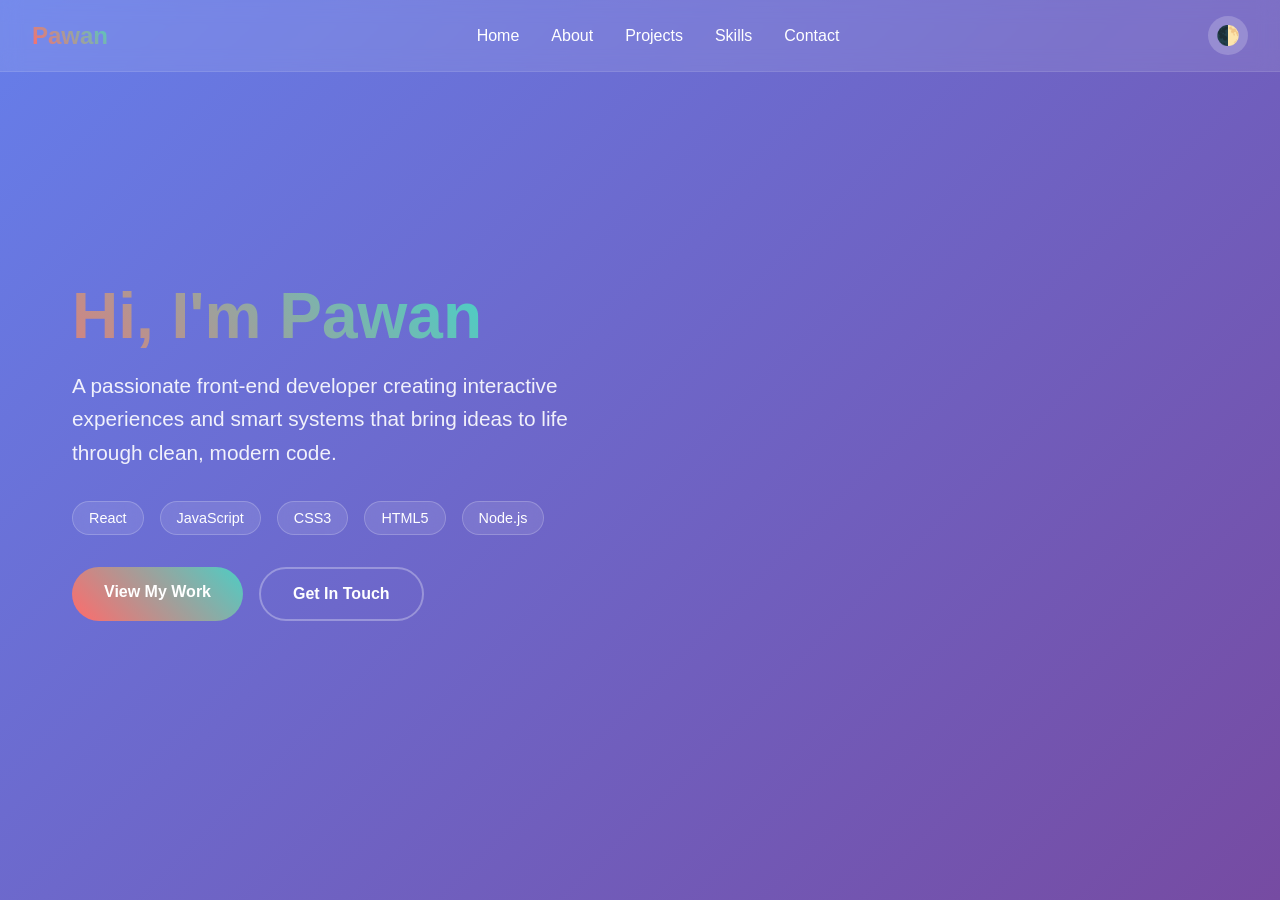
==== index.html @ 99f0068b "Initial commit: Create portfolio" ====
<!DOCTYPE html>
<html lang="en">
<head>
    <meta charset="UTF-8">
    <meta name="viewport" content="width=device-width, initial-scale=1.0">
    <title>Pawan | Front-End Developer</title>
    <style>
        * {
            margin: 0;
            padding: 0;
            box-sizing: border-box;
        }

        body {
            font-family: 'Segoe UI', Tahoma, Geneva, Verdana, sans-serif;
            background: linear-gradient(135deg, #667eea 0%, #764ba2 100%);
            color: white;
            overflow-x: hidden;
            transition: all 0.3s ease;
        }

        body.dark {
            background: linear-gradient(135deg, #1a1a2e 0%, #16213e 50%, #0f3460 100%);
        }

        /* Animated background particles */
        .particles {
            position: fixed;
            top: 0;
            left: 0;
            width: 100%;
            height: 100%;
            pointer-events: none;
            z-index: 1;
        }

        .particle {
            position: absolute;
            width: 4px;
            height: 4px;
            background: rgba(255, 255, 255, 0.5);
            border-radius: 50%;
            animation: float 6s ease-in-out infinite;
        }

        @keyframes float {
            0%, 100% { transform: translateY(0px) rotate(0deg); opacity: 1; }
            50% { transform: translateY(-20px) rotate(180deg); opacity: 0.5; }
        }

        header {
            position: fixed;
            top: 0;
            left: 0;
            right: 0;
            padding: 1rem 2rem;
            background: rgba(255, 255, 255, 0.1);
            backdrop-filter: blur(10px);
            border-bottom: 1px solid rgba(255, 255, 255, 0.1);
            display: flex;
            justify-content: space-between;
            align-items: center;
            z-index: 1000;
            transition: all 0.3s ease;
        }

        .logo {
            font-size: 1.5rem;
            font-weight: bold;
            background: linear-gradient(45deg, #ff6b6b, #4ecdc4);
            -webkit-background-clip: text;
            -webkit-text-fill-color: transparent;
            background-clip: text;
        }

        nav {
            display: flex;
            gap: 2rem;
        }

        nav a {
            color: white;
            text-decoration: none;
            font-weight: 500;
            position: relative;
            transition: all 0.3s ease;
        }

        nav a:hover {
            color: #4ecdc4;
        }

        nav a::after {
            content: '';
            position: absolute;
            bottom: -5px;
            left: 0;
            width: 0;
            height: 2px;
            background: linear-gradient(45deg, #ff6b6b, #4ecdc4);
            transition: width 0.3s ease;
        }

        nav a:hover::after {
            width: 100%;
        }

        .toggle {
            background: rgba(255, 255, 255, 0.2);
            border: none;
            color: white;
            padding: 0.5rem;
            border-radius: 50%;
            cursor: pointer;
            font-size: 1.2rem;
            transition: all 0.3s ease;
        }

        .toggle:hover {
            background: rgba(255, 255, 255, 0.3);
            transform: rotate(180deg);
        }

        main {
            min-height: 100vh;
            display: flex;
            align-items: center;
            justify-content: center;
            position: relative;
            z-index: 10;
        }

        .hero {
            display: grid;
            grid-template-columns: 1fr 1fr;
            gap: 4rem;
            max-width: 1200px;
            padding: 2rem;
            align-items: center;
        }

        .hero-content {
            animation: slideInLeft 1s ease-out;
        }

        .hero-image {
            animation: slideInRight 1s ease-out;
            position: relative;
        }

        .profile-container {
            position: relative;
            width: 400px;
            height: 400px;
            margin: 0 auto;
        }

        .profile-image {
            width: 100%;
            height: 100%;
            border-radius: 50%;
            object-fit: cover;
            border: 4px solid rgba(255, 255, 255, 0.3);
            box-shadow: 0 20px 40px rgba(0, 0, 0, 0.3);
            transition: all 0.3s ease;
        }

        .profile-image:hover {
            transform: scale(1.05);
            box-shadow: 0 25px 50px rgba(0, 0, 0, 0.4);
        }

        .floating-elements {
            position: absolute;
            top: 0;
            left: 0;
            width: 100%;
            height: 100%;
            pointer-events: none;
        }

        .floating-element {
            position: absolute;
            background: rgba(255, 255, 255, 0.1);
            border-radius: 10px;
            backdrop-filter: blur(10px);
            animation: floatAround 8s ease-in-out infinite;
        }

        .floating-element:nth-child(1) {
            top: 10%;
            left: -10%;
            width: 60px;
            height: 60px;
            animation-delay: 0s;
        }

        .floating-element:nth-child(2) {
            top: 70%;
            right: -10%;
            width: 40px;
            height: 40px;
            animation-delay: 2s;
        }

        .floating-element:nth-child(3) {
            bottom: 10%;
            left: 10%;
            width: 50px;
            height: 50px;
            animation-delay: 4s;
        }

        @keyframes floatAround {
            0%, 100% { transform: translateY(0px) rotate(0deg); }
            25% { transform: translateY(-20px) rotate(90deg); }
            50% { transform: translateY(-10px) rotate(180deg); }
            75% { transform: translateY(-30px) rotate(270deg); }
        }

        .title {
            font-size: 4rem;
            font-weight: bold;
            margin-bottom: 1rem;
            background: linear-gradient(45deg, #ff6b6b, #4ecdc4, #45b7d1, #96ceb4);
            background-size: 300% 300%;
            -webkit-background-clip: text;
            -webkit-text-fill-color: transparent;
            background-clip: text;
            animation: gradientShift 3s ease-in-out infinite;
        }

        @keyframes gradientShift {
            0%, 100% { background-position: 0% 50%; }
            50% { background-position: 100% 50%; }
        }

        .subtitle {
            font-size: 1.3rem;
            margin-bottom: 2rem;
            color: rgba(255, 255, 255, 0.9);
            line-height: 1.6;
        }

        .cta-buttons {
            display: flex;
            gap: 1rem;
            margin-top: 2rem;
        }

        .btn {
            padding: 1rem 2rem;
            border: none;
            border-radius: 50px;
            font-size: 1rem;
            font-weight: 600;
            cursor: pointer;
            transition: all 0.3s ease;
            text-decoration: none;
            display: inline-block;
            position: relative;
            overflow: hidden;
        }

        .btn-primary {
            background: linear-gradient(45deg, #ff6b6b, #4ecdc4);
            color: white;
        }

        .btn-secondary {
            background: transparent;
            color: white;
            border: 2px solid rgba(255, 255, 255, 0.3);
        }

        .btn:hover {
            transform: translateY(-3px);
            box-shadow: 0 10px 20px rgba(0, 0, 0, 0.3);
        }

        .btn::before {
            content: '';
            position: absolute;
            top: 0;
            left: -100%;
            width: 100%;
            height: 100%;
            background: linear-gradient(90deg, transparent, rgba(255, 255, 255, 0.2), transparent);
            transition: left 0.5s;
        }

        .btn:hover::before {
            left: 100%;
        }

        .skills-preview {
            display: flex;
            gap: 1rem;
            margin-top: 2rem;
            flex-wrap: wrap;
        }

        .skill-tag {
            background: rgba(255, 255, 255, 0.1);
            padding: 0.5rem 1rem;
            border-radius: 25px;
            font-size: 0.9rem;
            backdrop-filter: blur(10px);
            border: 1px solid rgba(255, 255, 255, 0.2);
            transition: all 0.3s ease;
        }

        .skill-tag:hover {
            background: rgba(255, 255, 255, 0.2);
            transform: translateY(-2px);
        }

        @keyframes slideInLeft {
            from {
                opacity: 0;
                transform: translateX(-100px);
            }
            to {
                opacity: 1;
                transform: translateX(0);
            }
        }

        @keyframes slideInRight {
            from {
                opacity: 0;
                transform: translateX(100px);
            }
            to {
                opacity: 1;
                transform: translateX(0);
            }
        }

        .scroll-indicator {
            position: absolute;
            bottom: 2rem;
            left: 50%;
            transform: translateX(-50%);
            color: rgba(255, 255, 255, 0.7);
            animation: bounce 2s infinite;
        }

        @keyframes bounce {
            0%, 20%, 50%, 80%, 100% { transform: translateX(-50%) translateY(0); }
            40% { transform: translateX(-50%) translateY(-10px); }
            60% { transform: translateX(-50%) translateY(-5px); }
        }

        /* Responsive Design */
        @media (max-width: 768px) {
            .hero {
                grid-template-columns: 1fr;
                text-align: center;
                gap: 2rem;
            }

            .profile-container {
                width: 300px;
                height: 300px;
            }

            .title {
                font-size: 2.5rem;
            }

            .hero-content {
                order: 2;
            }

            .hero-image {
                order: 1;
            }

            nav {
                display: none;
            }
        }
    </style>
</head>
<body>
    <!-- Animated background particles -->
    <div class="particles" id="particles"></div>

    <header>
        <div class="logo"><strong>Pawan</strong></div>
        <nav>
            <a href="#home">Home</a>
            <a href="#about">About</a>
            <a href="#projects">Projects</a>
            <a href="#skills">Skills</a>
            <a href="#contact">Contact</a>
        </nav>
        <button class="toggle" onclick="toggleTheme()">🌓</button>
    </header>

    <main>
        <section class="hero">
            <div class="hero-content">
                <h1 class="title">Hi, I'm Pawan</h1>
                <p class="subtitle">A passionate front-end developer creating interactive experiences and smart systems that bring ideas to life through clean, modern code.</p>
                
                <div class="skills-preview">
                    <span class="skill-tag">React</span>
                    <span class="skill-tag">JavaScript</span>
                    <span class="skill-tag">CSS3</span>
                    <span class="skill-tag">HTML5</span>
                    <span class="skill-tag">Node.js</span>
                </div>

                <div class="cta-buttons">
                    <a href="#projects" class="btn btn-primary">View My Work</a>
                    <a href="#contact" class="btn btn-secondary">Get In Touch</a>
                </div>
            </div>

            <div class="hero-image">
                <div class="profile-container">
                    <img src="[data-uri] [base64]/IH8Qf9hCL/0gir47r7E+AX/IH8Qf9hCL/ANIIq+a4v/h0P+vi/wDGv6Hu+Hv/ACM6n/Xv/[base64]/5A/iD/sIRf+kEVfHdffBwR0zk1GJlKnhnOM1dKlTpyU5yspJOzfkn3Pa8PQhUz+nCpFSi6c3yvs4vyfzL1FFFZ2OgKKKKACiiigAooooAKKKKACiiigAooooAKKKKACiiigAooooAKKKKACiiigAooooAKKKKACiiigAooooAKKKKACiiigAooooAKKKKACii
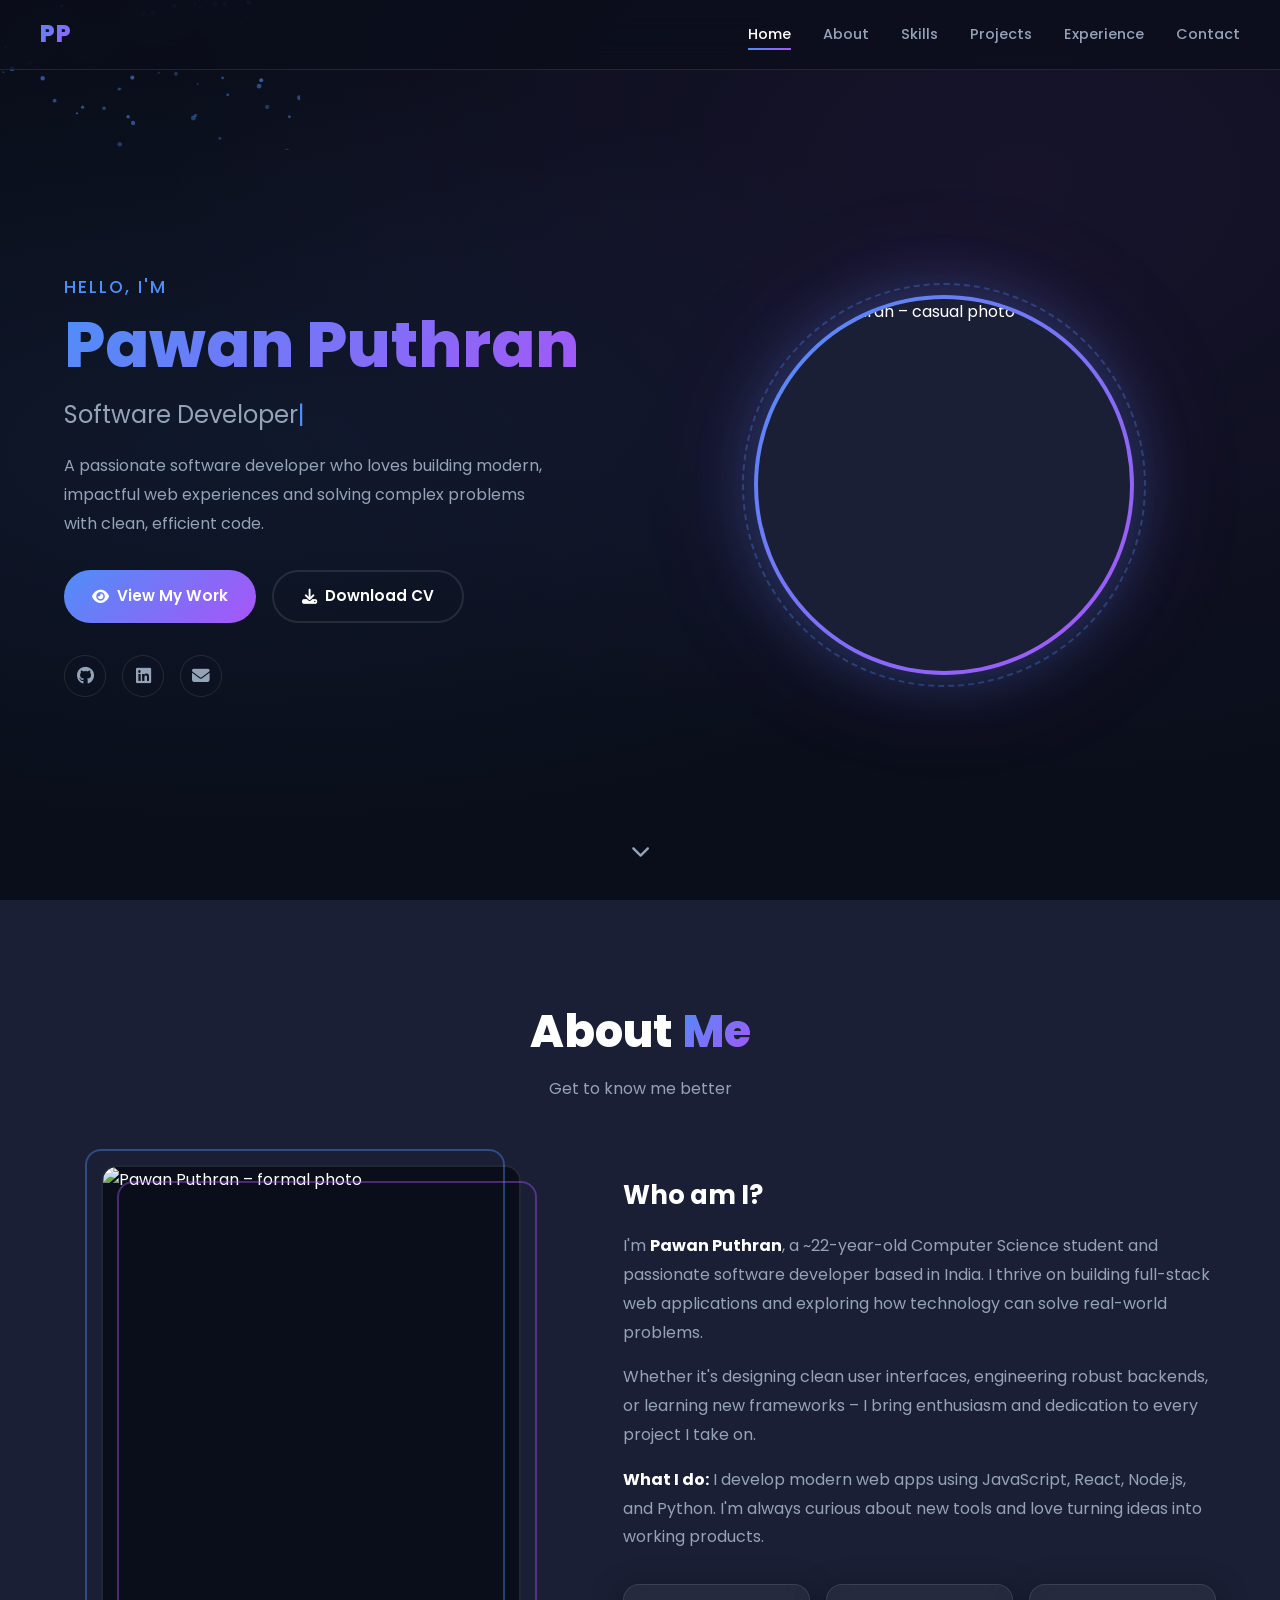
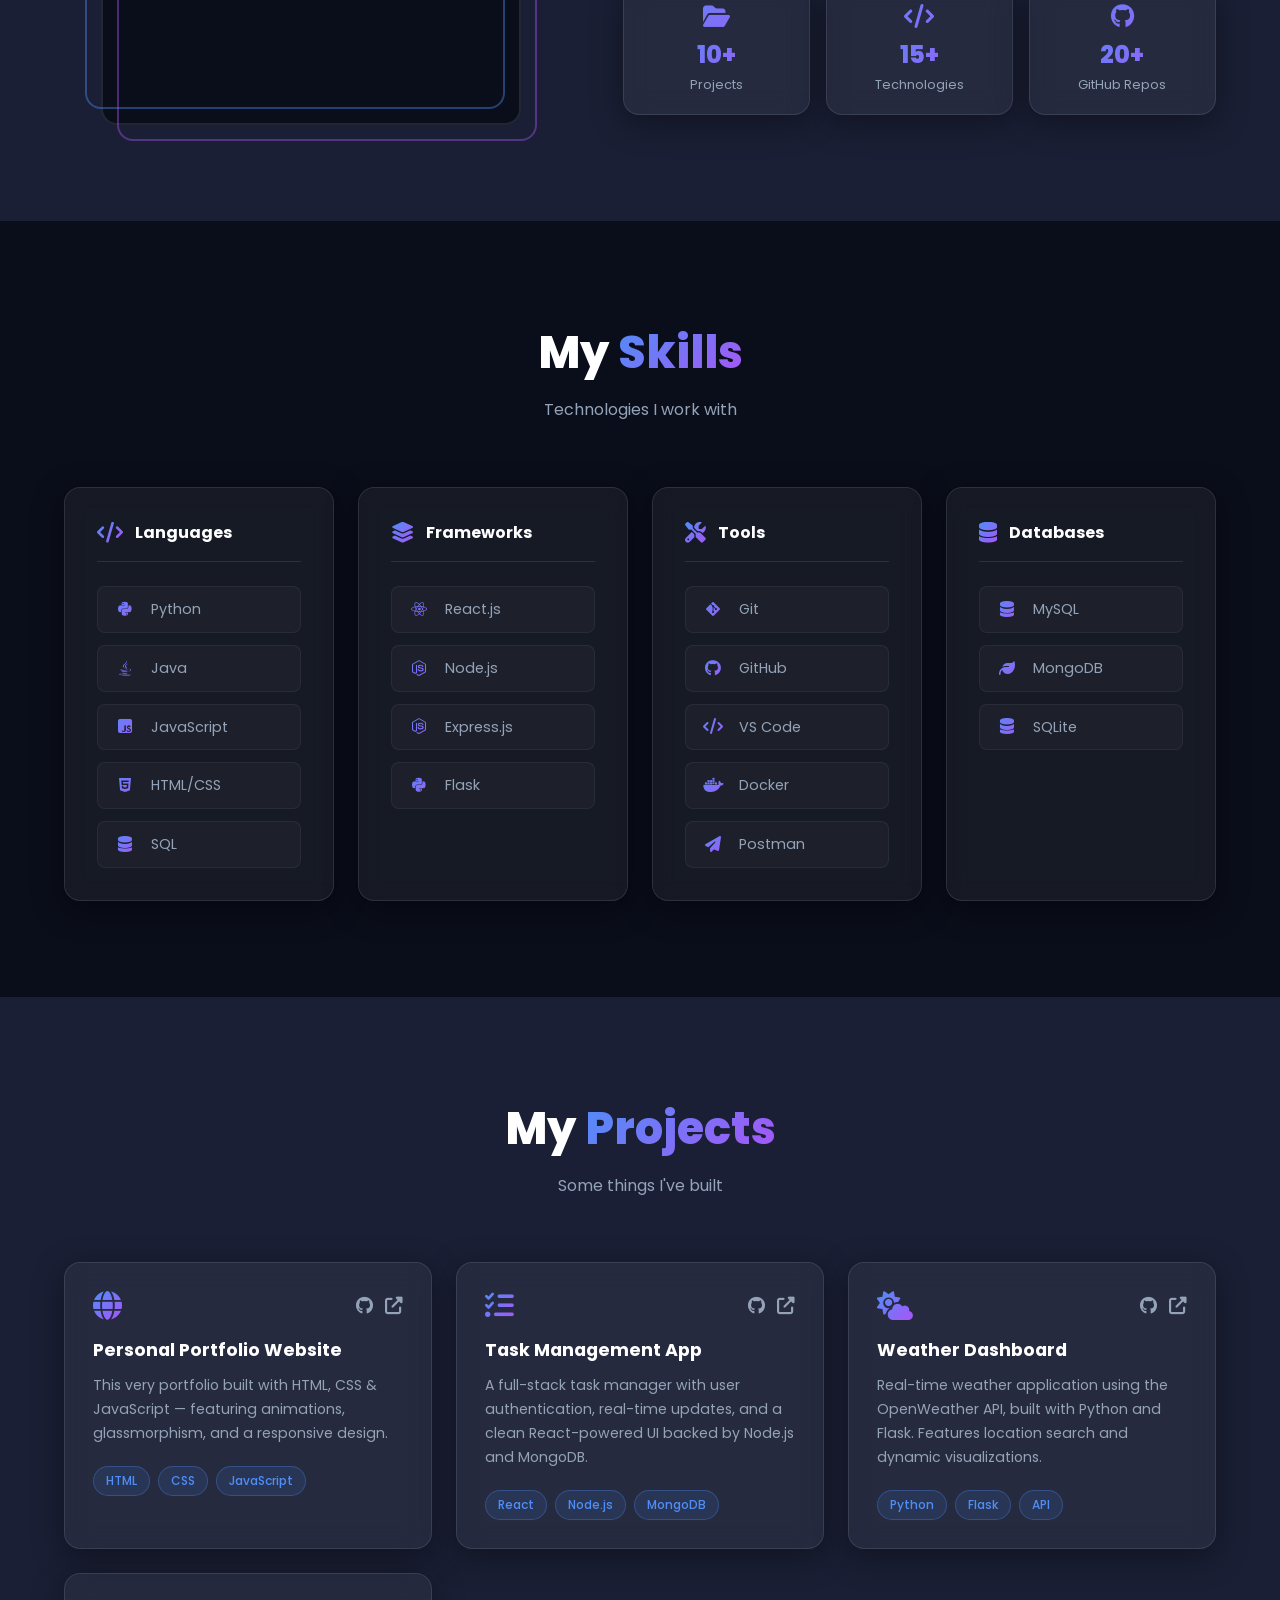
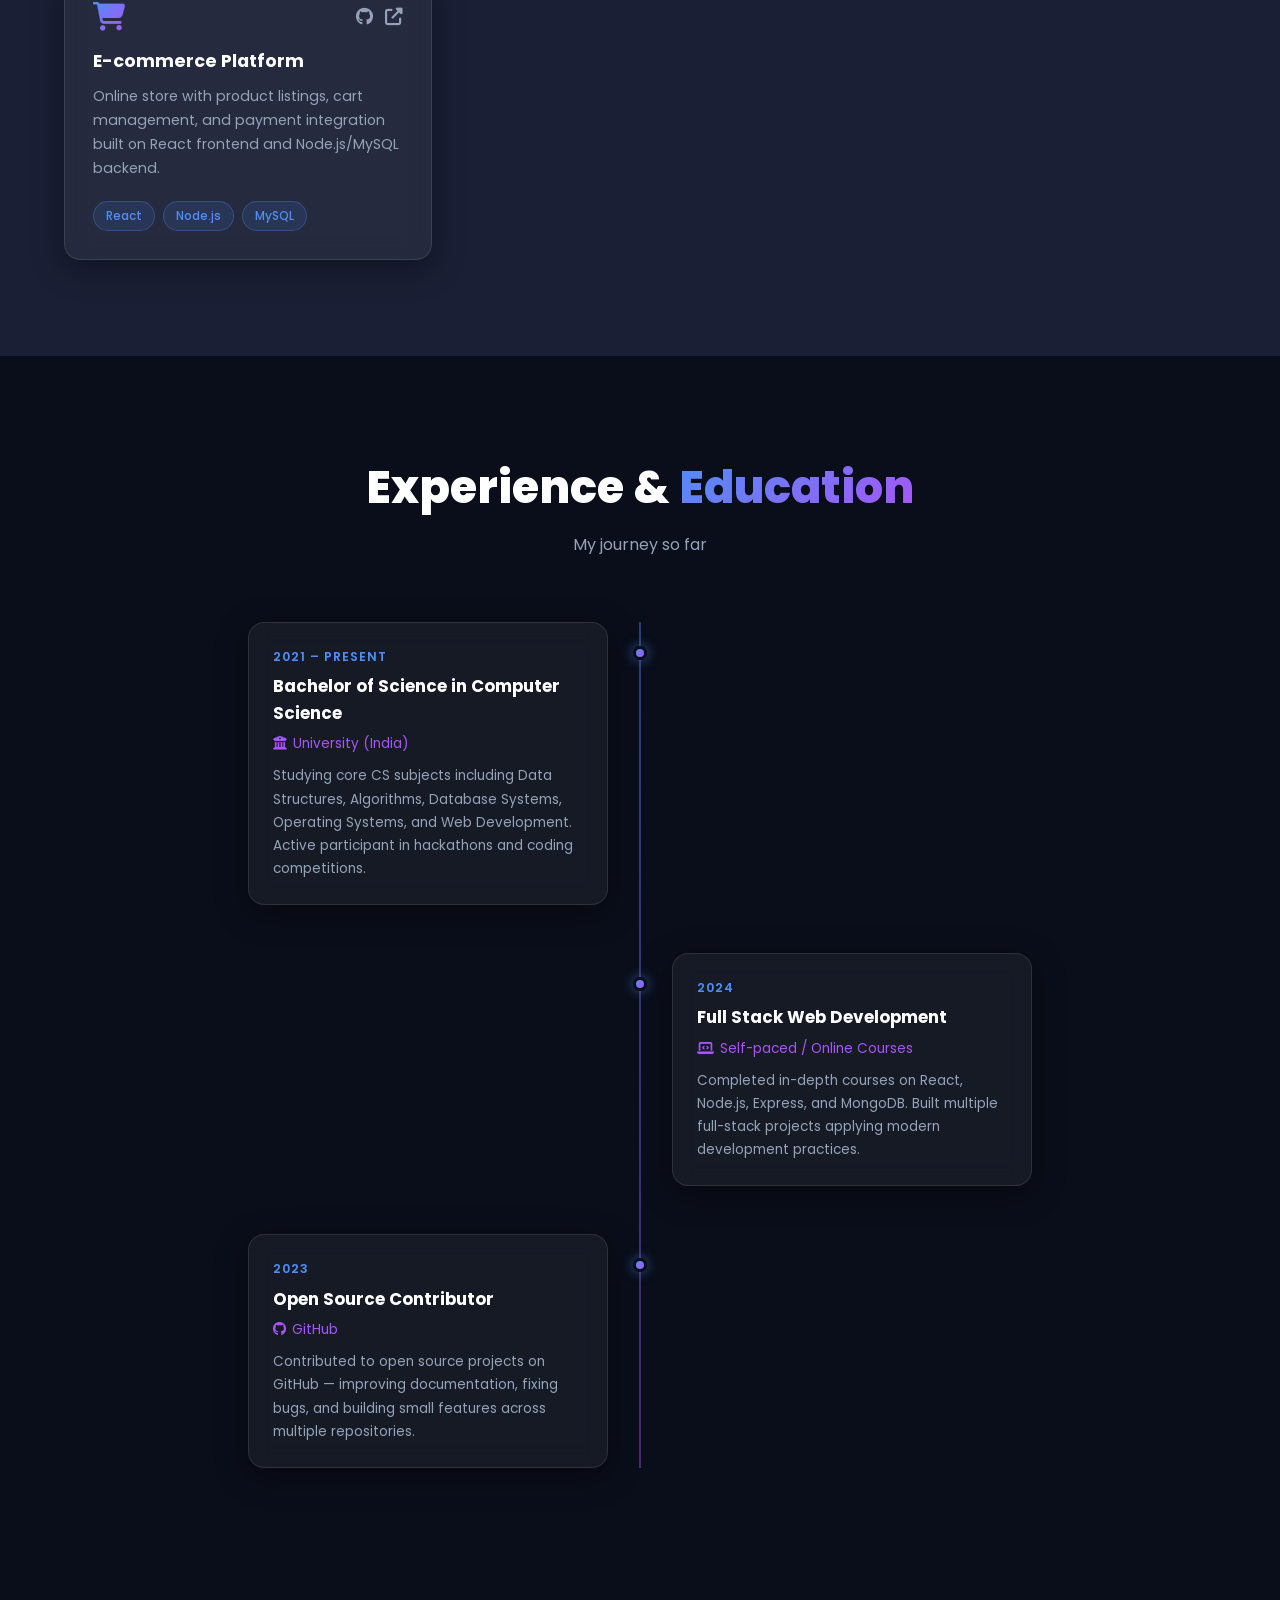
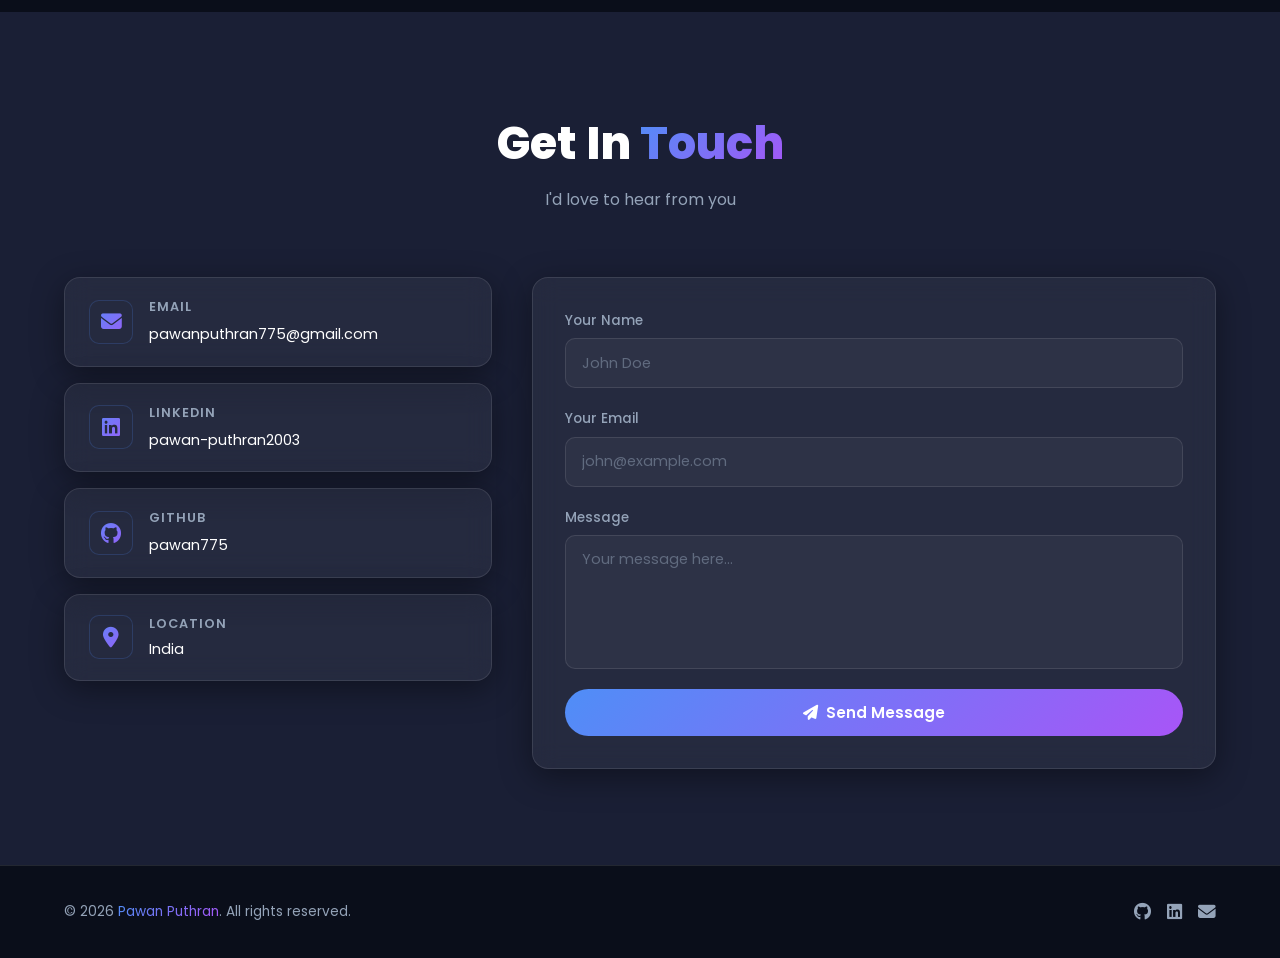
==== commit 5e4cfa93: "Create modern single-page portfolio with dark theme, animations & all sections Co-authored-by: pawan" ====
--- a/index.html
+++ b/index.html
@@ -1,424 +1,387 @@
 <!DOCTYPE html>
 <html lang="en">
 <head>
-    <meta charset="UTF-8">
-    <meta name="viewport" content="width=device-width, initial-scale=1.0">
-    <title>Pawan | Front-End Developer</title>
-    <style>
-        * {
-            margin: 0;
-            padding: 0;
-            box-sizing: border-box;
-        }
-
-        body {
-            font-family: 'Segoe UI', Tahoma, Geneva, Verdana, sans-serif;
-            background: linear-gradient(135deg, #667eea 0%, #764ba2 100%);
-            color: white;
-            overflow-x: hidden;
-            transition: all 0.3s ease;
-        }
-
-        body.dark {
-            background: linear-gradient(135deg, #1a1a2e 0%, #16213e 50%, #0f3460 100%);
-        }
-
-        /* Animated background particles */
-        .particles {
-            position: fixed;
-            top: 0;
-            left: 0;
-            width: 100%;
-            height: 100%;
-            pointer-events: none;
-            z-index: 1;
-        }
-
-        .particle {
-            position: absolute;
-            width: 4px;
-            height: 4px;
-            background: rgba(255, 255, 255, 0.5);
-            border-radius: 50%;
-            animation: float 6s ease-in-out infinite;
-        }
-
-        @keyframes float {
-            0%, 100% { transform: translateY(0px) rotate(0deg); opacity: 1; }
-            50% { transform: translateY(-20px) rotate(180deg); opacity: 0.5; }
-        }
-
-        header {
-            position: fixed;
-            top: 0;
-            left: 0;
-            right: 0;
-            padding: 1rem 2rem;
-            background: rgba(255, 255, 255, 0.1);
-            backdrop-filter: blur(10px);
-            border-bottom: 1px solid rgba(255, 255, 255, 0.1);
-            display: flex;
-            justify-content: space-between;
-            align-items: center;
-            z-index: 1000;
-            transition: all 0.3s ease;
-        }
-
-        .logo {
-            font-size: 1.5rem;
-            font-weight: bold;
-            background: linear-gradient(45deg, #ff6b6b, #4ecdc4);
-            -webkit-background-clip: text;
-            -webkit-text-fill-color: transparent;
-            background-clip: text;
-        }
-
-        nav {
-            display: flex;
-            gap: 2rem;
-        }
-
-        nav a {
-            color: white;
-            text-decoration: none;
-            font-weight: 500;
-            position: relative;
-            transition: all 0.3s ease;
-        }
-
-        nav a:hover {
-            color: #4ecdc4;
-        }
-
-        nav a::after {
-            content: '';
-            position: absolute;
-            bottom: -5px;
-            left: 0;
-            width: 0;
-            height: 2px;
-            background: linear-gradient(45deg, #ff6b6b, #4ecdc4);
-            transition: width 0.3s ease;
-        }
-
-        nav a:hover::after {
-            width: 100%;
-        }
-
-        .toggle {
-            background: rgba(255, 255, 255, 0.2);
-            border: none;
-            color: white;
-            padding: 0.5rem;
-            border-radius: 50%;
-            cursor: pointer;
-            font-size: 1.2rem;
-            transition: all 0.3s ease;
-        }
-
-        .toggle:hover {
-            background: rgba(255, 255, 255, 0.3);
-            transform: rotate(180deg);
-        }
-
-        main {
-            min-height: 100vh;
-            display: flex;
-            align-items: center;
-            justify-content: center;
-            position: relative;
-            z-index: 10;
-        }
-
-        .hero {
-            display: grid;
-            grid-template-columns: 1fr 1fr;
-            gap: 4rem;
-            max-width: 1200px;
-            padding: 2rem;
-            align-items: center;
-        }
-
-        .hero-content {
-            animation: slideInLeft 1s ease-out;
-        }
-
-        .hero-image {
-            animation: slideInRight 1s ease-out;
-            position: relative;
-        }
-
-        .profile-container {
-            position: relative;
-            width: 400px;
-            height: 400px;
-            margin: 0 auto;
-        }
-
-        .profile-image {
-            width: 100%;
-            height: 100%;
-            border-radius: 50%;
-            object-fit: cover;
-            border: 4px solid rgba(255, 255, 255, 0.3);
-            box-shadow: 0 20px 40px rgba(0, 0, 0, 0.3);
-            transition: all 0.3s ease;
-        }
-
-        .profile-image:hover {
-            transform: scale(1.05);
-            box-shadow: 0 25px 50px rgba(0, 0, 0, 0.4);
-        }
-
-        .floating-elements {
-            position: absolute;
-            top: 0;
-            left: 0;
-            width: 100%;
-            height: 100%;
-            pointer-events: none;
-        }
-
-        .floating-element {
-            position: absolute;
-            background: rgba(255, 255, 255, 0.1);
-            border-radius: 10px;
-            backdrop-filter: blur(10px);
-            animation: floatAround 8s ease-in-out infinite;
-        }
-
-        .floating-element:nth-child(1) {
-            top: 10%;
-            left: -10%;
-            width: 60px;
-            height: 60px;
-            animation-delay: 0s;
-        }
-
-        .floating-element:nth-child(2) {
-            top: 70%;
-            right: -10%;
-            width: 40px;
-            height: 40px;
-            animation-delay: 2s;
-        }
-
-        .floating-element:nth-child(3) {
-            bottom: 10%;
-            left: 10%;
-            width: 50px;
-            height: 50px;
-            animation-delay: 4s;
-        }
-
-        @keyframes floatAround {
-            0%, 100% { transform: translateY(0px) rotate(0deg); }
-            25% { transform: translateY(-20px) rotate(90deg); }
-            50% { transform: translateY(-10px) rotate(180deg); }
-            75% { transform: translateY(-30px) rotate(270deg); }
-        }
-
-        .title {
-            font-size: 4rem;
-            font-weight: bold;
-            margin-bottom: 1rem;
-            background: linear-gradient(45deg, #ff6b6b, #4ecdc4, #45b7d1, #96ceb4);
-            background-size: 300% 300%;
-            -webkit-background-clip: text;
-            -webkit-text-fill-color: transparent;
-            background-clip: text;
-            animation: gradientShift 3s ease-in-out infinite;
-        }
-
-        @keyframes gradientShift {
-            0%, 100% { background-position: 0% 50%; }
-            50% { background-position: 100% 50%; }
-        }
-
-        .subtitle {
-            font-size: 1.3rem;
-            margin-bottom: 2rem;
-            color: rgba(255, 255, 255, 0.9);
-            line-height: 1.6;
-        }
-
-        .cta-buttons {
-            display: flex;
-            gap: 1rem;
-            margin-top: 2rem;
-        }
-
-        .btn {
-            padding: 1rem 2rem;
-            border: none;
-            border-radius: 50px;
-            font-size: 1rem;
-            font-weight: 600;
-            cursor: pointer;
-            transition: all 0.3s ease;
-            text-decoration: none;
-            display: inline-block;
-            position: relative;
-            overflow: hidden;
-        }
-
-        .btn-primary {
-            background: linear-gradient(45deg, #ff6b6b, #4ecdc4);
-            color: white;
-        }
-
-        .btn-secondary {
-            background: transparent;
-            color: white;
-            border: 2px solid rgba(255, 255, 255, 0.3);
-        }
-
-        .btn:hover {
-            transform: translateY(-3px);
-            box-shadow: 0 10px 20px rgba(0, 0, 0, 0.3);
-        }
-
-        .btn::before {
-            content: '';
-            position: absolute;
-            top: 0;
-            left: -100%;
-            width: 100%;
-            height: 100%;
-            background: linear-gradient(90deg, transparent, rgba(255, 255, 255, 0.2), transparent);
-            transition: left 0.5s;
-        }
-
-        .btn:hover::before {
-            left: 100%;
-        }
-
-        .skills-preview {
-            display: flex;
-            gap: 1rem;
-            margin-top: 2rem;
-            flex-wrap: wrap;
-        }
-
-        .skill-tag {
-            background: rgba(255, 255, 255, 0.1);
-            padding: 0.5rem 1rem;
-            border-radius: 25px;
-            font-size: 0.9rem;
-            backdrop-filter: blur(10px);
-            border: 1px solid rgba(255, 255, 255, 0.2);
-            transition: all 0.3s ease;
-        }
-
-        .skill-tag:hover {
-            background: rgba(255, 255, 255, 0.2);
-            transform: translateY(-2px);
-        }
-
-        @keyframes slideInLeft {
-            from {
-                opacity: 0;
-                transform: translateX(-100px);
-            }
-            to {
-                opacity: 1;
-                transform: translateX(0);
-            }
-        }
-
-        @keyframes slideInRight {
-            from {
-                opacity: 0;
-                transform: translateX(100px);
-            }
-            to {
-                opacity: 1;
-                transform: translateX(0);
-            }
-        }
-
-        .scroll-indicator {
-            position: absolute;
-            bottom: 2rem;
-            left: 50%;
-            transform: translateX(-50%);
-            color: rgba(255, 255, 255, 0.7);
-            animation: bounce 2s infinite;
-        }
-
-        @keyframes bounce {
-            0%, 20%, 50%, 80%, 100% { transform: translateX(-50%) translateY(0); }
-            40% { transform: translateX(-50%) translateY(-10px); }
-            60% { transform: translateX(-50%) translateY(-5px); }
-        }
-
-        /* Responsive Design */
-        @media (max-width: 768px) {
-            .hero {
-                grid-template-columns: 1fr;
-                text-align: center;
-                gap: 2rem;
-            }
-
-            .profile-container {
-                width: 300px;
-                height: 300px;
-            }
-
-            .title {
-                font-size: 2.5rem;
-            }
-
-            .hero-content {
-                order: 2;
-            }
-
-            .hero-image {
-                order: 1;
-            }
-
-            nav {
-                display: none;
-            }
-        }
-    </style>
+  <meta charset="UTF-8" />
+  <meta name="viewport" content="width=device-width, initial-scale=1.0" />
+  <meta name="description" content="Pawan Puthran – Software Developer, Full Stack Engineer & Problem Solver. Explore my portfolio." />
+  <meta name="keywords" content="Pawan Puthran, portfolio, software developer, full stack, web developer" />
+  <meta property="og:title" content="Pawan Puthran | Software Developer" />
+  <meta property="og:description" content="Passionate software developer building modern web applications." />
+  <meta property="og:type" content="website" />
+  <title>Pawan Puthran | Software Developer</title>
+
+  <!-- Google Fonts -->
+  <link rel="preconnect" href="https://fonts.googleapis.com" />
+  <link rel="preconnect" href="https://fonts.gstatic.com" crossorigin />
+  <link href="https://fonts.googleapis.com/css2?family=Poppins:wght@300;400;500;600;700;800&display=swap" rel="stylesheet" />
+
+  <!-- Font Awesome -->
+  <link rel="stylesheet" href="https://cdnjs.cloudflare.com/ajax/libs/font-awesome/6.5.0/css/all.min.css" />
+
+  <link rel="stylesheet" href="style.css" />
 </head>
 <body>
-    <!-- Animated background particles -->
-    <div class="particles" id="particles"></div>
-
-    <header>
-        <div class="logo"><strong>Pawan</strong></div>
-        <nav>
-            <a href="#home">Home</a>
-            <a href="#about">About</a>
-            <a href="#projects">Projects</a>
-            <a href="#skills">Skills</a>
-            <a href="#contact">Contact</a>
-        </nav>
-        <button class="toggle" onclick="toggleTheme()">🌓</button>
-    </header>
-
-    <main>
-        <section class="hero">
-            <div class="hero-content">
-                <h1 class="title">Hi, I'm Pawan</h1>
-                <p class="subtitle">A passionate front-end developer creating interactive experiences and smart systems that bring ideas to life through clean, modern code.</p>
-                
-                <div class="skills-preview">
-                    <span class="skill-tag">React</span>
-                    <span class="skill-tag">JavaScript</span>
-                    <span class="skill-tag">CSS3</span>
-                    <span class="skill-tag">HTML5</span>
-                    <span class="skill-tag">Node.js</span>
-                </div>
-
-                <div class="cta-buttons">
-                    <a href="#projects" class="btn btn-primary">View My Work</a>
-                    <a href="#contact" class="btn btn-secondary">Get In Touch</a>
-                </div>
-            </div>
-
-            <div class="hero-image">
-                <div class="profile-container">
-                    <img src="[data-uri] [base64]/IH8Qf9hCL/0gir47r7E+AX/IH8Qf9hCL/ANIIq+a4v/h0P+vi/wDGv6Hu+Hv/ACM6n/Xv/[base64]/5A/iD/sIRf+kEVfHdffBwR0zk1GJlKnhnOM1dKlTpyU5yspJOzfkn3Pa8PQhUz+nCpFSi6c3yvs4vyfzL1FFFZ2OgKKKKACiiigAooooAKKKKACiiigAooooAKKKKACiiigAooooAKKKKACiiigAooooAKKKKACiiigAooooAKKKKACiiigAooooAKKKKACii+
+  <!-- ===== CURSOR GLOW ===== -->
+  <div class="cursor-glow" id="cursorGlow"></div>
+
+  <!-- ===== NAVBAR ===== -->
+  <header class="navbar" id="navbar">
+    <a href="#home" class="nav-logo">PP</a>
+    <nav class="nav-links" id="navLinks">
+      <a href="#home" class="nav-link active">Home</a>
+      <a href="#about" class="nav-link">About</a>
+      <a href="#skills" class="nav-link">Skills</a>
+      <a href="#projects" class="nav-link">Projects</a>
+      <a href="#experience" class="nav-link">Experience</a>
+      <a href="#contact" class="nav-link">Contact</a>
+    </nav>
+    <button class="hamburger" id="hamburger" aria-label="Toggle menu">
+      <span></span><span></span><span></span>
+    </button>
+  </header>
+
+  <!-- ===== HERO SECTION ===== -->
+  <section class="hero" id="home">
+    <canvas id="particleCanvas"></canvas>
+    <div class="hero-inner">
+      <div class="hero-content">
+        <p class="hero-greeting">Hello, I'm</p>
+        <h1 class="hero-name">Pawan Puthran</h1>
+        <div class="hero-typewriter">
+          <span id="typewriter-text"></span><span class="cursor-blink">|</span>
+        </div>
+        <p class="hero-desc">
+          A passionate software developer who loves building modern, impactful web experiences and solving complex problems with clean, efficient code.
+        </p>
+        <div class="hero-buttons">
+          <a href="#projects" class="btn btn-primary"><i class="fas fa-eye"></i> View My Work</a>
+          <a href="assets/cv.pdf" class="btn btn-outline" download><i class="fas fa-download"></i> Download CV</a>
+        </div>
+        <div class="hero-socials">
+          <a href="https://github.com/pawan775" target="_blank" rel="noopener" aria-label="GitHub"><i class="fab fa-github"></i></a>
+          <a href="https://linkedin.com/in/pawan-puthran2003" target="_blank" rel="noopener" aria-label="LinkedIn"><i class="fab fa-linkedin"></i></a>
+          <a href="mailto:pawanputhran775@gmail.com" aria-label="Email"><i class="fas fa-envelope"></i></a>
+        </div>
+      </div>
+      <div class="hero-photo-wrap">
+        <div class="hero-photo-ring">
+          <img src="./assets/photo-casual.jpg" alt="Pawan Puthran – casual photo" class="hero-photo" />
+        </div>
+      </div>
+    </div>
+    <a href="#about" class="scroll-down" aria-label="Scroll down">
+      <i class="fas fa-chevron-down"></i>
+    </a>
+  </section>
+
+  <!-- ===== ABOUT SECTION ===== -->
+  <section class="section about-section" id="about">
+    <div class="container">
+      <div class="section-header reveal">
+        <h2 class="section-title">About <span class="gradient-text">Me</span></h2>
+        <p class="section-subtitle">Get to know me better</p>
+      </div>
+      <div class="about-grid">
+        <div class="about-photo-col reveal">
+          <div class="about-photo-frame">
+            <img src="./assets/photo-formal.jpg" alt="Pawan Puthran – formal photo" class="about-photo" />
+            <div class="about-photo-deco deco-1"></div>
+            <div class="about-photo-deco deco-2"></div>
+          </div>
+        </div>
+        <div class="about-text-col reveal">
+          <h3 class="about-heading">Who am I?</h3>
+          <p class="about-paragraph">
+            I'm <strong>Pawan Puthran</strong>, a ~22-year-old Computer Science student and passionate software developer based in India. I thrive on building full-stack web applications and exploring how technology can solve real-world problems.
+          </p>
+          <p class="about-paragraph">
+            Whether it's designing clean user interfaces, engineering robust backends, or learning new frameworks – I bring enthusiasm and dedication to every project I take on.
+          </p>
+          <p class="about-paragraph">
+            <strong>What I do:</strong> I develop modern web apps using JavaScript, React, Node.js, and Python. I'm always curious about new tools and love turning ideas into working products.
+          </p>
+          <div class="about-stats">
+            <div class="stat-card glass-card reveal">
+              <i class="fas fa-folder-open"></i>
+              <h4>10+</h4>
+              <p>Projects</p>
+            </div>
+            <div class="stat-card glass-card reveal">
+              <i class="fas fa-code"></i>
+              <h4>15+</h4>
+              <p>Technologies</p>
+            </div>
+            <div class="stat-card glass-card reveal">
+              <i class="fab fa-github"></i>
+              <h4>20+</h4>
+              <p>GitHub Repos</p>
+            </div>
+          </div>
+        </div>
+      </div>
+    </div>
+  </section>
+
+  <!-- ===== SKILLS SECTION ===== -->
+  <section class="section skills-section" id="skills">
+    <div class="container">
+      <div class="section-header reveal">
+        <h2 class="section-title">My <span class="gradient-text">Skills</span></h2>
+        <p class="section-subtitle">Technologies I work with</p>
+      </div>
+      <div class="skills-grid">
+
+        <div class="skill-category glass-card reveal">
+          <div class="skill-cat-header">
+            <i class="fas fa-code"></i>
+            <h3>Languages</h3>
+          </div>
+          <div class="skill-items">
+            <div class="skill-item"><span class="skill-icon"><i class="fab fa-python"></i></span><span>Python</span></div>
+            <div class="skill-item"><span class="skill-icon"><i class="fab fa-java"></i></span><span>Java</span></div>
+            <div class="skill-item"><span class="skill-icon"><i class="fab fa-js-square"></i></span><span>JavaScript</span></div>
+            <div class="skill-item"><span class="skill-icon"><i class="fab fa-html5"></i></span><span>HTML/CSS</span></div>
+            <div class="skill-item"><span class="skill-icon"><i class="fas fa-database"></i></span><span>SQL</span></div>
+          </div>
+        </div>
+
+        <div class="skill-category glass-card reveal">
+          <div class="skill-cat-header">
+            <i class="fas fa-layer-group"></i>
+            <h3>Frameworks</h3>
+          </div>
+          <div class="skill-items">
+            <div class="skill-item"><span class="skill-icon"><i class="fab fa-react"></i></span><span>React.js</span></div>
+            <div class="skill-item"><span class="skill-icon"><i class="fab fa-node-js"></i></span><span>Node.js</span></div>
+            <div class="skill-item"><span class="skill-icon"><i class="fab fa-node-js"></i></span><span>Express.js</span></div>
+            <div class="skill-item"><span class="skill-icon"><i class="fab fa-python"></i></span><span>Flask</span></div>
+          </div>
+        </div>
+
+        <div class="skill-category glass-card reveal">
+          <div class="skill-cat-header">
+            <i class="fas fa-tools"></i>
+            <h3>Tools</h3>
+          </div>
+          <div class="skill-items">
+            <div class="skill-item"><span class="skill-icon"><i class="fab fa-git-alt"></i></span><span>Git</span></div>
+            <div class="skill-item"><span class="skill-icon"><i class="fab fa-github"></i></span><span>GitHub</span></div>
+            <div class="skill-item"><span class="skill-icon"><i class="fas fa-code"></i></span><span>VS Code</span></div>
+            <div class="skill-item"><span class="skill-icon"><i class="fab fa-docker"></i></span><span>Docker</span></div>
+            <div class="skill-item"><span class="skill-icon"><i class="fas fa-paper-plane"></i></span><span>Postman</span></div>
+          </div>
+        </div>
+
+        <div class="skill-category glass-card reveal">
+          <div class="skill-cat-header">
+            <i class="fas fa-database"></i>
+            <h3>Databases</h3>
+          </div>
+          <div class="skill-items">
+            <div class="skill-item"><span class="skill-icon"><i class="fas fa-database"></i></span><span>MySQL</span></div>
+            <div class="skill-item"><span class="skill-icon"><i class="fas fa-leaf"></i></span><span>MongoDB</span></div>
+            <div class="skill-item"><span class="skill-icon"><i class="fas fa-database"></i></span><span>SQLite</span></div>
+          </div>
+        </div>
+
+      </div>
+    </div>
+  </section>
+
+  <!-- ===== PROJECTS SECTION ===== -->
+  <section class="section projects-section" id="projects">
+    <div class="container">
+      <div class="section-header reveal">
+        <h2 class="section-title">My <span class="gradient-text">Projects</span></h2>
+        <p class="section-subtitle">Some things I've built</p>
+      </div>
+      <div class="projects-grid">
+
+        <div class="project-card glass-card reveal">
+          <div class="project-card-top">
+            <i class="fas fa-globe project-icon"></i>
+            <div class="project-links">
+              <a href="https://github.com/pawan775" target="_blank" rel="noopener" aria-label="GitHub"><i class="fab fa-github"></i></a>
+              <a href="#" target="_blank" rel="noopener" aria-label="Live Demo"><i class="fas fa-external-link-alt"></i></a>
+            </div>
+          </div>
+          <h3 class="project-title">Personal Portfolio Website</h3>
+          <p class="project-desc">This very portfolio built with HTML, CSS &amp; JavaScript — featuring animations, glassmorphism, and a responsive design.</p>
+          <div class="project-tags">
+            <span class="tag">HTML</span><span class="tag">CSS</span><span class="tag">JavaScript</span>
+          </div>
+        </div>
+
+        <div class="project-card glass-card reveal">
+          <div class="project-card-top">
+            <i class="fas fa-tasks project-icon"></i>
+            <div class="project-links">
+              <a href="https://github.com/pawan775" target="_blank" rel="noopener" aria-label="GitHub"><i class="fab fa-github"></i></a>
+              <a href="#" target="_blank" rel="noopener" aria-label="Live Demo"><i class="fas fa-external-link-alt"></i></a>
+            </div>
+          </div>
+          <h3 class="project-title">Task Management App</h3>
+          <p class="project-desc">A full-stack task manager with user authentication, real-time updates, and a clean React-powered UI backed by Node.js and MongoDB.</p>
+          <div class="project-tags">
+            <span class="tag">React</span><span class="tag">Node.js</span><span class="tag">MongoDB</span>
+          </div>
+        </div>
+
+        <div class="project-card glass-card reveal">
+          <div class="project-card-top">
+            <i class="fas fa-cloud-sun project-icon"></i>
+            <div class="project-links">
+              <a href="https://github.com/pawan775" target="_blank" rel="noopener" aria-label="GitHub"><i class="fab fa-github"></i></a>
+              <a href="#" target="_blank" rel="noopener" aria-label="Live Demo"><i class="fas fa-external-link-alt"></i></a>
+            </div>
+          </div>
+          <h3 class="project-title">Weather Dashboard</h3>
+          <p class="project-desc">Real-time weather application using the OpenWeather API, built with Python and Flask. Features location search and dynamic visualizations.</p>
+          <div class="project-tags">
+            <span class="tag">Python</span><span class="tag">Flask</span><span class="tag">API</span>
+          </div>
+        </div>
+
+        <div class="project-card glass-card reveal">
+          <div class="project-card-top">
+            <i class="fas fa-shopping-cart project-icon"></i>
+            <div class="project-links">
+              <a href="https://github.com/pawan775" target="_blank" rel="noopener" aria-label="GitHub"><i class="fab fa-github"></i></a>
+              <a href="#" target="_blank" rel="noopener" aria-label="Live Demo"><i class="fas fa-external-link-alt"></i></a>
+            </div>
+          </div>
+          <h3 class="project-title">E-commerce Platform</h3>
+          <p class="project-desc">Online store with product listings, cart management, and payment integration built on React frontend and Node.js/MySQL backend.</p>
+          <div class="project-tags">
+            <span class="tag">React</span><span class="tag">Node.js</span><span class="tag">MySQL</span>
+          </div>
+        </div>
+
+      </div>
+    </div>
+  </section>
+
+  <!-- ===== EXPERIENCE / EDUCATION SECTION ===== -->
+  <section class="section experience-section" id="experience">
+    <div class="container">
+      <div class="section-header reveal">
+        <h2 class="section-title">Experience &amp; <span class="gradient-text">Education</span></h2>
+        <p class="section-subtitle">My journey so far</p>
+      </div>
+      <div class="timeline">
+
+        <div class="timeline-item reveal">
+          <div class="timeline-dot"></div>
+          <div class="timeline-card glass-card">
+            <span class="timeline-year">2021 – Present</span>
+            <h3>Bachelor of Science in Computer Science</h3>
+            <p class="timeline-org"><i class="fas fa-university"></i> University (India)</p>
+            <p class="timeline-desc">Studying core CS subjects including Data Structures, Algorithms, Database Systems, Operating Systems, and Web Development. Active participant in hackathons and coding competitions.</p>
+          </div>
+        </div>
+
+        <div class="timeline-item reveal">
+          <div class="timeline-dot"></div>
+          <div class="timeline-card glass-card">
+            <span class="timeline-year">2024</span>
+            <h3>Full Stack Web Development</h3>
+            <p class="timeline-org"><i class="fas fa-laptop-code"></i> Self-paced / Online Courses</p>
+            <p class="timeline-desc">Completed in-depth courses on React, Node.js, Express, and MongoDB. Built multiple full-stack projects applying modern development practices.</p>
+          </div>
+        </div>
+
+        <div class="timeline-item reveal">
+          <div class="timeline-dot"></div>
+          <div class="timeline-card glass-card">
+            <span class="timeline-year">2023</span>
+            <h3>Open Source Contributor</h3>
+            <p class="timeline-org"><i class="fab fa-github"></i> GitHub</p>
+            <p class="timeline-desc">Contributed to open source projects on GitHub — improving documentation, fixing bugs, and building small features across multiple repositories.</p>
+          </div>
+        </div>
+
+      </div>
+    </div>
+  </section>
+
+  <!-- ===== CONTACT SECTION ===== -->
+  <section class="section contact-section" id="contact">
+    <div class="container">
+      <div class="section-header reveal">
+        <h2 class="section-title">Get In <span class="gradient-text">Touch</span></h2>
+        <p class="section-subtitle">I'd love to hear from you</p>
+      </div>
+      <div class="contact-grid">
+
+        <div class="contact-info reveal">
+          <div class="contact-info-card glass-card">
+            <i class="fas fa-envelope"></i>
+            <div>
+              <h4>Email</h4>
+              <a href="mailto:pawanputhran775@gmail.com">pawanputhran775@gmail.com</a>
+            </div>
+          </div>
+          <div class="contact-info-card glass-card">
+            <i class="fab fa-linkedin"></i>
+            <div>
+              <h4>LinkedIn</h4>
+              <a href="https://linkedin.com/in/pawan-puthran2003" target="_blank" rel="noopener">pawan-puthran2003</a>
+            </div>
+          </div>
+          <div class="contact-info-card glass-card">
+            <i class="fab fa-github"></i>
+            <div>
+              <h4>GitHub</h4>
+              <a href="https://github.com/pawan775" target="_blank" rel="noopener">pawan775</a>
+            </div>
+          </div>
+          <div class="contact-info-card glass-card">
+            <i class="fas fa-map-marker-alt"></i>
+            <div>
+              <h4>Location</h4>
+              <p>India</p>
+            </div>
+          </div>
+        </div>
+
+        <form class="contact-form glass-card reveal" id="contactForm">
+          <div class="form-group">
+            <label for="name">Your Name</label>
+            <input type="text" id="name" name="name" placeholder="John Doe" required />
+          </div>
+          <div class="form-group">
+            <label for="email">Your Email</label>
+            <input type="email" id="email" name="email" placeholder="john@example.com" required />
+          </div>
+          <div class="form-group">
+            <label for="message">Message</label>
+            <textarea id="message" name="message" rows="5" placeholder="Your message here..." required></textarea>
+          </div>
+          <button type="submit" class="btn btn-primary btn-full">
+            <i class="fas fa-paper-plane"></i> Send Message
+          </button>
+          <div class="form-success" id="formSuccess">
+            <i class="fas fa-check-circle"></i> Message sent! I'll get back to you soon.
+          </div>
+        </form>
+
+      </div>
+    </div>
+  </section>
+
+  <!-- ===== FOOTER ===== -->
+  <footer class="footer">
+    <div class="container footer-inner">
+      <p class="footer-copy">&copy; 2026 <span class="gradient-text">Pawan Puthran</span>. All rights reserved.</p>
+      <div class="footer-socials">
+        <a href="https://github.com/pawan775" target="_blank" rel="noopener" aria-label="GitHub"><i class="fab fa-github"></i></a>
+        <a href="https://linkedin.com/in/pawan-puthran2003" target="_blank" rel="noopener" aria-label="LinkedIn"><i class="fab fa-linkedin"></i></a>
+        <a href="mailto:pawanputhran775@gmail.com" aria-label="Email"><i class="fas fa-envelope"></i></a>
+      </div>
+    </div>
+  </footer>
+
+  <script src="script.js"></script>
+</body>
+</html>
--- a/style.css
+++ b/style.css
@@ -0,0 +1,1036 @@
+/* ===================================================
+   Pawan Puthran – Portfolio Stylesheet
+   Dark Theme · Glassmorphism · Modern Animations
+   =================================================== */
+
+/* ---------- Custom Properties ---------- */
+:root {
+  --bg-primary: #0a0e1a;
+  --bg-secondary: #1a1f35;
+  --bg-card: rgba(255, 255, 255, 0.05);
+  --accent-blue: #4f8ef7;
+  --accent-purple: #a855f7;
+  --accent-gradient: linear-gradient(135deg, #4f8ef7, #a855f7);
+  --text-primary: #ffffff;
+  --text-secondary: #94a3b8;
+  --border-color: rgba(255, 255, 255, 0.1);
+  --shadow: 0 8px 32px rgba(0, 0, 0, 0.4);
+  --transition: 0.3s ease;
+  --radius: 16px;
+  --nav-height: 70px;
+}
+
+/* ---------- Reset & Base ---------- */
+*, *::before, *::after {
+  margin: 0;
+  padding: 0;
+  box-sizing: border-box;
+}
+
+html {
+  scroll-behavior: smooth;
+  scrollbar-width: thin;
+  scrollbar-color: var(--accent-blue) var(--bg-secondary);
+}
+
+::-webkit-scrollbar { width: 6px; }
+::-webkit-scrollbar-track { background: var(--bg-secondary); }
+::-webkit-scrollbar-thumb { background: var(--accent-blue); border-radius: 3px; }
+
+body {
+  font-family: 'Poppins', 'Segoe UI', sans-serif;
+  background-color: var(--bg-primary);
+  color: var(--text-primary);
+  overflow-x: hidden;
+  line-height: 1.6;
+}
+
+a {
+  color: inherit;
+  text-decoration: none;
+  transition: color var(--transition);
+}
+
+img {
+  max-width: 100%;
+  display: block;
+}
+
+/* ---------- Cursor Glow ---------- */
+.cursor-glow {
+  position: fixed;
+  width: 300px;
+  height: 300px;
+  border-radius: 50%;
+  background: radial-gradient(circle, rgba(79, 142, 247, 0.08) 0%, transparent 70%);
+  pointer-events: none;
+  z-index: 0;
+  transform: translate(-50%, -50%);
+  transition: left 0.1s, top 0.1s;
+}
+
+/* ---------- Gradient Text ---------- */
+.gradient-text {
+  background: var(--accent-gradient);
+  -webkit-background-clip: text;
+  -webkit-text-fill-color: transparent;
+  background-clip: text;
+}
+
+/* ---------- Glass Card ---------- */
+.glass-card {
+  background: var(--bg-card);
+  border: 1px solid var(--border-color);
+  border-radius: var(--radius);
+  backdrop-filter: blur(12px);
+  -webkit-backdrop-filter: blur(12px);
+  box-shadow: var(--shadow);
+  transition: transform var(--transition), box-shadow var(--transition);
+}
+
+.glass-card:hover {
+  transform: translateY(-4px);
+  box-shadow: 0 16px 48px rgba(0, 0, 0, 0.5);
+}
+
+/* ---------- Buttons ---------- */
+.btn {
+  display: inline-flex;
+  align-items: center;
+  gap: 0.5rem;
+  padding: 0.75rem 1.75rem;
+  border: none;
+  border-radius: 50px;
+  font-family: inherit;
+  font-size: 0.95rem;
+  font-weight: 600;
+  cursor: pointer;
+  transition: transform var(--transition), box-shadow var(--transition);
+  position: relative;
+  overflow: hidden;
+  text-decoration: none;
+}
+
+.btn::after {
+  content: '';
+  position: absolute;
+  inset: 0;
+  background: linear-gradient(90deg, transparent, rgba(255,255,255,0.15), transparent);
+  transform: translateX(-100%);
+  transition: transform 0.5s;
+}
+
+.btn:hover::after { transform: translateX(100%); }
+
+.btn-primary {
+  background: var(--accent-gradient);
+  color: #fff;
+}
+
+.btn-primary:hover {
+  transform: translateY(-3px);
+  box-shadow: 0 8px 24px rgba(79, 142, 247, 0.4);
+}
+
+.btn-outline {
+  background: transparent;
+  color: var(--text-primary);
+  border: 2px solid var(--border-color);
+}
+
+.btn-outline:hover {
+  border-color: var(--accent-blue);
+  color: var(--accent-blue);
+  transform: translateY(-3px);
+}
+
+.btn-full { width: 100%; justify-content: center; }
+
+/* ---------- Container ---------- */
+.container {
+  max-width: 1200px;
+  margin: 0 auto;
+  padding: 0 1.5rem;
+}
+
+/* ---------- Section Base ---------- */
+.section {
+  padding: 6rem 0;
+  position: relative;
+}
+
+.section-header {
+  text-align: center;
+  margin-bottom: 4rem;
+}
+
+.section-title {
+  font-size: clamp(1.8rem, 4vw, 2.8rem);
+  font-weight: 800;
+  margin-bottom: 0.5rem;
+}
+
+.section-subtitle {
+  color: var(--text-secondary);
+  font-size: 1rem;
+}
+
+/* ---------- Reveal Animations ---------- */
+.reveal {
+  opacity: 0;
+  transform: translateY(40px);
+  transition: opacity 0.7s ease, transform 0.7s ease;
+}
+
+.reveal.visible {
+  opacity: 1;
+  transform: translateY(0);
+}
+
+/* ---------- NAVBAR ---------- */
+.navbar {
+  position: fixed;
+  top: 0;
+  left: 0;
+  right: 0;
+  height: var(--nav-height);
+  display: flex;
+  align-items: center;
+  justify-content: space-between;
+  padding: 0 2.5rem;
+  background: rgba(10, 14, 26, 0.7);
+  backdrop-filter: blur(16px);
+  -webkit-backdrop-filter: blur(16px);
+  border-bottom: 1px solid var(--border-color);
+  z-index: 1000;
+  transition: background var(--transition);
+}
+
+.navbar.scrolled {
+  background: rgba(10, 14, 26, 0.95);
+  box-shadow: 0 4px 24px rgba(0,0,0,0.3);
+}
+
+.nav-logo {
+  font-size: 1.5rem;
+  font-weight: 800;
+  background: var(--accent-gradient);
+  -webkit-background-clip: text;
+  -webkit-text-fill-color: transparent;
+  background-clip: text;
+  letter-spacing: 1px;
+}
+
+.nav-links {
+  display: flex;
+  gap: 2rem;
+}
+
+.nav-link {
+  font-size: 0.9rem;
+  font-weight: 500;
+  color: var(--text-secondary);
+  position: relative;
+  transition: color var(--transition);
+}
+
+.nav-link::after {
+  content: '';
+  position: absolute;
+  bottom: -4px;
+  left: 0;
+  width: 0;
+  height: 2px;
+  background: var(--accent-gradient);
+  transition: width var(--transition);
+}
+
+.nav-link:hover,
+.nav-link.active {
+  color: var(--text-primary);
+}
+
+.nav-link:hover::after,
+.nav-link.active::after {
+  width: 100%;
+}
+
+/* Hamburger */
+.hamburger {
+  display: none;
+  flex-direction: column;
+  gap: 5px;
+  background: none;
+  border: none;
+  cursor: pointer;
+  padding: 4px;
+}
+
+.hamburger span {
+  display: block;
+  width: 24px;
+  height: 2px;
+  background: var(--text-primary);
+  border-radius: 2px;
+  transition: transform var(--transition), opacity var(--transition);
+}
+
+.hamburger.open span:nth-child(1) { transform: translateY(7px) rotate(45deg); }
+.hamburger.open span:nth-child(2) { opacity: 0; }
+.hamburger.open span:nth-child(3) { transform: translateY(-7px) rotate(-45deg); }
+
+/* ---------- HERO ---------- */
+.hero {
+  min-height: 100vh;
+  display: flex;
+  align-items: center;
+  justify-content: center;
+  position: relative;
+  background: radial-gradient(ellipse at 20% 50%, rgba(79,142,247,0.08) 0%, transparent 60%),
+              radial-gradient(ellipse at 80% 20%, rgba(168,85,247,0.08) 0%, transparent 60%),
+              var(--bg-primary);
+  overflow: hidden;
+  padding-top: var(--nav-height);
+}
+
+#particleCanvas {
+  position: absolute;
+  inset: 0;
+  pointer-events: none;
+}
+
+.hero-inner {
+  display: grid;
+  grid-template-columns: 1fr 1fr;
+  gap: 4rem;
+  align-items: center;
+  max-width: 1200px;
+  width: 100%;
+  padding: 2rem 1.5rem;
+  position: relative;
+  z-index: 2;
+}
+
+.hero-greeting {
+  font-size: 1.1rem;
+  color: var(--accent-blue);
+  font-weight: 500;
+  letter-spacing: 2px;
+  text-transform: uppercase;
+  margin-bottom: 0.5rem;
+}
+
+.hero-name {
+  font-size: clamp(2.5rem, 5vw, 4rem);
+  font-weight: 800;
+  line-height: 1.1;
+  background: var(--accent-gradient);
+  -webkit-background-clip: text;
+  -webkit-text-fill-color: transparent;
+  background-clip: text;
+  margin-bottom: 1rem;
+}
+
+.hero-typewriter {
+  font-size: clamp(1.1rem, 2.5vw, 1.5rem);
+  color: var(--text-secondary);
+  margin-bottom: 1.5rem;
+  height: 2rem;
+}
+
+.cursor-blink {
+  color: var(--accent-blue);
+  animation: blink 0.8s step-end infinite;
+}
+
+@keyframes blink { 0%, 100% { opacity: 1; } 50% { opacity: 0; } }
+
+.hero-desc {
+  color: var(--text-secondary);
+  font-size: 1rem;
+  line-height: 1.8;
+  max-width: 480px;
+  margin-bottom: 2rem;
+}
+
+.hero-buttons {
+  display: flex;
+  gap: 1rem;
+  flex-wrap: wrap;
+  margin-bottom: 2rem;
+}
+
+.hero-socials {
+  display: flex;
+  gap: 1rem;
+}
+
+.hero-socials a {
+  width: 42px;
+  height: 42px;
+  border-radius: 50%;
+  border: 1px solid var(--border-color);
+  display: flex;
+  align-items: center;
+  justify-content: center;
+  color: var(--text-secondary);
+  font-size: 1.1rem;
+  transition: all var(--transition);
+}
+
+.hero-socials a:hover {
+  border-color: var(--accent-blue);
+  color: var(--accent-blue);
+  transform: translateY(-3px);
+  box-shadow: 0 4px 16px rgba(79,142,247,0.3);
+}
+
+/* Hero Photo */
+.hero-photo-wrap {
+  display: flex;
+  align-items: center;
+  justify-content: center;
+  animation: floatY 4s ease-in-out infinite;
+}
+
+@keyframes floatY {
+  0%, 100% { transform: translateY(0); }
+  50% { transform: translateY(-16px); }
+}
+
+.hero-photo-ring {
+  position: relative;
+  width: 380px;
+  height: 380px;
+  border-radius: 50%;
+  background: var(--accent-gradient);
+  padding: 4px;
+  box-shadow: 0 0 60px rgba(79,142,247,0.3), 0 0 120px rgba(168,85,247,0.15);
+}
+
+.hero-photo-ring::before {
+  content: '';
+  position: absolute;
+  inset: -12px;
+  border-radius: 50%;
+  border: 2px dashed rgba(79,142,247,0.3);
+  animation: spin 20s linear infinite;
+}
+
+@keyframes spin { to { transform: rotate(360deg); } }
+
+.hero-photo {
+  width: 100%;
+  height: 100%;
+  border-radius: 50%;
+  object-fit: cover;
+  background: var(--bg-secondary);
+  /* Placeholder appearance when photo not available */
+  display: flex;
+  align-items: center;
+  justify-content: center;
+}
+
+/* Scroll down arrow */
+.scroll-down {
+  position: absolute;
+  bottom: 2rem;
+  left: 50%;
+  transform: translateX(-50%);
+  color: var(--text-secondary);
+  font-size: 1.2rem;
+  animation: bounceY 2s infinite;
+  z-index: 2;
+}
+
+.scroll-down:hover { color: var(--accent-blue); }
+
+@keyframes bounceY {
+  0%, 100% { transform: translateX(-50%) translateY(0); }
+  50% { transform: translateX(-50%) translateY(10px); }
+}
+
+/* ---------- ABOUT ---------- */
+.about-section {
+  background: var(--bg-secondary);
+}
+
+.about-grid {
+  display: grid;
+  grid-template-columns: 1fr 1.2fr;
+  gap: 4rem;
+  align-items: center;
+}
+
+.about-photo-frame {
+  position: relative;
+  max-width: 420px;
+  margin: 0 auto;
+}
+
+.about-photo {
+  width: 100%;
+  border-radius: var(--radius);
+  background: var(--bg-primary);
+  aspect-ratio: 3/4;
+  object-fit: cover;
+  border: 2px solid var(--border-color);
+}
+
+.about-photo-deco {
+  position: absolute;
+  border-radius: var(--radius);
+  border: 2px solid;
+  opacity: 0.4;
+}
+
+.deco-1 {
+  top: -16px;
+  left: -16px;
+  right: 16px;
+  bottom: 16px;
+  border-color: var(--accent-blue);
+}
+
+.deco-2 {
+  top: 16px;
+  left: 16px;
+  right: -16px;
+  bottom: -16px;
+  border-color: var(--accent-purple);
+}
+
+.about-heading {
+  font-size: 1.6rem;
+  font-weight: 700;
+  margin-bottom: 1rem;
+}
+
+.about-paragraph {
+  color: var(--text-secondary);
+  margin-bottom: 1rem;
+  line-height: 1.8;
+}
+
+.about-paragraph strong {
+  color: var(--text-primary);
+}
+
+.about-stats {
+  display: grid;
+  grid-template-columns: repeat(3, 1fr);
+  gap: 1rem;
+  margin-top: 2rem;
+}
+
+.stat-card {
+  padding: 1.2rem;
+  text-align: center;
+}
+
+.stat-card i {
+  font-size: 1.5rem;
+  background: var(--accent-gradient);
+  -webkit-background-clip: text;
+  -webkit-text-fill-color: transparent;
+  background-clip: text;
+  display: block;
+  margin-bottom: 0.5rem;
+}
+
+.stat-card h4 {
+  font-size: 1.5rem;
+  font-weight: 800;
+  background: var(--accent-gradient);
+  -webkit-background-clip: text;
+  -webkit-text-fill-color: transparent;
+  background-clip: text;
+}
+
+.stat-card p {
+  font-size: 0.8rem;
+  color: var(--text-secondary);
+}
+
+/* ---------- SKILLS ---------- */
+.skills-section {
+  background: var(--bg-primary);
+}
+
+.skills-grid {
+  display: grid;
+  grid-template-columns: repeat(auto-fit, minmax(240px, 1fr));
+  gap: 1.5rem;
+}
+
+.skill-category {
+  padding: 2rem;
+}
+
+.skill-cat-header {
+  display: flex;
+  align-items: center;
+  gap: 0.75rem;
+  margin-bottom: 1.5rem;
+  padding-bottom: 1rem;
+  border-bottom: 1px solid var(--border-color);
+}
+
+.skill-cat-header i {
+  font-size: 1.3rem;
+  background: var(--accent-gradient);
+  -webkit-background-clip: text;
+  -webkit-text-fill-color: transparent;
+  background-clip: text;
+}
+
+.skill-cat-header h3 {
+  font-size: 1rem;
+  font-weight: 700;
+}
+
+.skill-items {
+  display: flex;
+  flex-direction: column;
+  gap: 0.75rem;
+}
+
+.skill-item {
+  display: flex;
+  align-items: center;
+  gap: 0.75rem;
+  padding: 0.6rem 0.8rem;
+  border-radius: 8px;
+  background: rgba(255,255,255,0.03);
+  border: 1px solid rgba(255,255,255,0.05);
+  transition: all var(--transition);
+  font-size: 0.9rem;
+  color: var(--text-secondary);
+}
+
+.skill-item:hover {
+  background: rgba(79,142,247,0.08);
+  border-color: rgba(79,142,247,0.3);
+  color: var(--text-primary);
+  transform: translateX(4px);
+}
+
+.skill-icon {
+  width: 28px;
+  text-align: center;
+  font-size: 1rem;
+  background: var(--accent-gradient);
+  -webkit-background-clip: text;
+  -webkit-text-fill-color: transparent;
+  background-clip: text;
+}
+
+/* ---------- PROJECTS ---------- */
+.projects-section {
+  background: var(--bg-secondary);
+}
+
+.projects-grid {
+  display: grid;
+  grid-template-columns: repeat(auto-fit, minmax(280px, 1fr));
+  gap: 1.5rem;
+}
+
+.project-card {
+  padding: 1.75rem;
+  position: relative;
+  overflow: hidden;
+}
+
+.project-card::before {
+  content: '';
+  position: absolute;
+  top: 0;
+  left: 0;
+  right: 0;
+  height: 2px;
+  background: var(--accent-gradient);
+  transform: scaleX(0);
+  transition: transform var(--transition);
+}
+
+.project-card:hover::before { transform: scaleX(1); }
+
+.project-card-top {
+  display: flex;
+  align-items: center;
+  justify-content: space-between;
+  margin-bottom: 1rem;
+}
+
+.project-icon {
+  font-size: 1.8rem;
+  background: var(--accent-gradient);
+  -webkit-background-clip: text;
+  -webkit-text-fill-color: transparent;
+  background-clip: text;
+}
+
+.project-links {
+  display: flex;
+  gap: 0.75rem;
+}
+
+.project-links a {
+  color: var(--text-secondary);
+  font-size: 1.1rem;
+  transition: color var(--transition);
+}
+
+.project-links a:hover { color: var(--accent-blue); }
+
+.project-title {
+  font-size: 1.1rem;
+  font-weight: 700;
+  margin-bottom: 0.6rem;
+}
+
+.project-desc {
+  color: var(--text-secondary);
+  font-size: 0.88rem;
+  line-height: 1.7;
+  margin-bottom: 1.25rem;
+}
+
+.project-tags {
+  display: flex;
+  flex-wrap: wrap;
+  gap: 0.5rem;
+}
+
+.tag {
+  font-size: 0.75rem;
+  padding: 0.3rem 0.75rem;
+  border-radius: 50px;
+  background: rgba(79,142,247,0.12);
+  border: 1px solid rgba(79,142,247,0.3);
+  color: var(--accent-blue);
+  font-weight: 500;
+}
+
+/* ---------- EXPERIENCE / TIMELINE ---------- */
+.experience-section {
+  background: var(--bg-primary);
+}
+
+.timeline {
+  position: relative;
+  max-width: 800px;
+  margin: 0 auto;
+}
+
+.timeline::before {
+  content: '';
+  position: absolute;
+  left: 50%;
+  transform: translateX(-50%);
+  width: 2px;
+  top: 0;
+  bottom: 0;
+  background: linear-gradient(to bottom, var(--accent-blue), var(--accent-purple));
+  opacity: 0.4;
+}
+
+.timeline-item {
+  display: flex;
+  justify-content: flex-end;
+  padding-right: calc(50% + 2rem);
+  margin-bottom: 3rem;
+  position: relative;
+}
+
+.timeline-item:nth-child(even) {
+  justify-content: flex-start;
+  padding-right: 0;
+  padding-left: calc(50% + 2rem);
+}
+
+.timeline-dot {
+  position: absolute;
+  left: 50%;
+  top: 1.5rem;
+  transform: translateX(-50%);
+  width: 14px;
+  height: 14px;
+  border-radius: 50%;
+  background: var(--accent-gradient);
+  border: 3px solid var(--bg-primary);
+  z-index: 1;
+  box-shadow: 0 0 12px rgba(79,142,247,0.6);
+}
+
+.timeline-card {
+  padding: 1.5rem;
+  max-width: 360px;
+  width: 100%;
+}
+
+.timeline-year {
+  font-size: 0.78rem;
+  font-weight: 600;
+  color: var(--accent-blue);
+  letter-spacing: 1px;
+  text-transform: uppercase;
+  display: block;
+  margin-bottom: 0.4rem;
+}
+
+.timeline-card h3 {
+  font-size: 1.05rem;
+  font-weight: 700;
+  margin-bottom: 0.4rem;
+}
+
+.timeline-org {
+  font-size: 0.85rem;
+  color: var(--accent-purple);
+  margin-bottom: 0.6rem;
+  display: flex;
+  align-items: center;
+  gap: 0.4rem;
+}
+
+.timeline-desc {
+  font-size: 0.85rem;
+  color: var(--text-secondary);
+  line-height: 1.7;
+}
+
+/* ---------- CONTACT ---------- */
+.contact-section {
+  background: var(--bg-secondary);
+}
+
+.contact-grid {
+  display: grid;
+  grid-template-columns: 1fr 1.6fr;
+  gap: 2.5rem;
+  align-items: start;
+}
+
+.contact-info {
+  display: flex;
+  flex-direction: column;
+  gap: 1rem;
+}
+
+.contact-info-card {
+  display: flex;
+  align-items: center;
+  gap: 1rem;
+  padding: 1.2rem 1.5rem;
+}
+
+.contact-info-card > i {
+  font-size: 1.3rem;
+  width: 44px;
+  height: 44px;
+  border-radius: 10px;
+  background: rgba(79,142,247,0.1);
+  border: 1px solid rgba(79,142,247,0.2);
+  display: flex;
+  align-items: center;
+  justify-content: center;
+  flex-shrink: 0;
+  background: var(--accent-gradient);
+  -webkit-background-clip: text;
+  -webkit-text-fill-color: transparent;
+  background-clip: text;
+}
+
+.contact-info-card h4 {
+  font-size: 0.8rem;
+  font-weight: 600;
+  color: var(--text-secondary);
+  text-transform: uppercase;
+  letter-spacing: 1px;
+  margin-bottom: 0.2rem;
+}
+
+.contact-info-card a,
+.contact-info-card p {
+  font-size: 0.9rem;
+  color: var(--text-primary);
+}
+
+.contact-info-card a:hover { color: var(--accent-blue); }
+
+/* Contact Form */
+.contact-form {
+  padding: 2rem;
+}
+
+.form-group {
+  display: flex;
+  flex-direction: column;
+  gap: 0.4rem;
+  margin-bottom: 1.25rem;
+}
+
+.form-group label {
+  font-size: 0.85rem;
+  font-weight: 500;
+  color: var(--text-secondary);
+}
+
+.form-group input,
+.form-group textarea {
+  background: rgba(255,255,255,0.04);
+  border: 1px solid var(--border-color);
+  border-radius: 10px;
+  padding: 0.85rem 1rem;
+  color: var(--text-primary);
+  font-family: inherit;
+  font-size: 0.9rem;
+  transition: border-color var(--transition), box-shadow var(--transition);
+  resize: none;
+  outline: none;
+}
+
+.form-group input::placeholder,
+.form-group textarea::placeholder {
+  color: rgba(148,163,184,0.5);
+}
+
+.form-group input:focus,
+.form-group textarea:focus {
+  border-color: var(--accent-blue);
+  box-shadow: 0 0 0 3px rgba(79,142,247,0.15);
+}
+
+.form-success {
+  display: none;
+  margin-top: 1rem;
+  padding: 0.75rem 1rem;
+  background: rgba(79,247,127,0.1);
+  border: 1px solid rgba(79,247,127,0.3);
+  border-radius: 8px;
+  color: #4ff77f;
+  font-size: 0.9rem;
+  align-items: center;
+  gap: 0.5rem;
+}
+
+.form-success.show {
+  display: flex;
+}
+
+/* ---------- FOOTER ---------- */
+.footer {
+  background: var(--bg-primary);
+  border-top: 1px solid var(--border-color);
+  padding: 2rem 0;
+}
+
+.footer-inner {
+  display: flex;
+  align-items: center;
+  justify-content: space-between;
+  flex-wrap: wrap;
+  gap: 1rem;
+}
+
+.footer-copy {
+  font-size: 0.85rem;
+  color: var(--text-secondary);
+}
+
+.footer-socials {
+  display: flex;
+  gap: 1rem;
+}
+
+.footer-socials a {
+  color: var(--text-secondary);
+  font-size: 1.1rem;
+  transition: color var(--transition);
+}
+
+.footer-socials a:hover { color: var(--accent-blue); }
+
+/* ---------- Responsive ---------- */
+@media (max-width: 1024px) {
+  .about-grid { grid-template-columns: 1fr; }
+  .about-photo-frame { max-width: 320px; }
+  .contact-grid { grid-template-columns: 1fr; }
+}
+
+@media (max-width: 768px) {
+  .navbar { padding: 0 1.25rem; }
+
+  .nav-links {
+    position: fixed;
+    top: var(--nav-height);
+    left: 0;
+    right: 0;
+    background: rgba(10, 14, 26, 0.98);
+    backdrop-filter: blur(16px);
+    flex-direction: column;
+    align-items: center;
+    gap: 0;
+    padding: 0;
+    max-height: 0;
+    overflow: hidden;
+    transition: max-height 0.4s ease, padding 0.4s ease;
+    border-bottom: 1px solid var(--border-color);
+  }
+
+  .nav-links.open {
+    max-height: 400px;
+    padding: 1rem 0;
+  }
+
+  .nav-link {
+    padding: 0.75rem 2rem;
+    width: 100%;
+    text-align: center;
+    font-size: 1rem;
+  }
+
+  .hamburger { display: flex; }
+
+  .hero-inner {
+    grid-template-columns: 1fr;
+    text-align: center;
+    gap: 2.5rem;
+  }
+
+  .hero-photo-wrap { order: -1; }
+  .hero-photo-ring { width: 260px; height: 260px; }
+
+  .hero-buttons,
+  .hero-socials {
+    justify-content: center;
+  }
+
+  .hero-desc { margin: 0 auto 2rem; }
+
+  .timeline::before { left: 20px; }
+
+  .timeline-item,
+  .timeline-item:nth-child(even) {
+    justify-content: flex-start;
+    padding-left: 3.5rem;
+    padding-right: 0;
+  }
+
+  .timeline-dot {
+    left: 20px;
+  }
+
+  .timeline-card { max-width: 100%; }
+
+  .about-stats { grid-template-columns: repeat(3, 1fr); gap: 0.75rem; }
+}
+
+@media (max-width: 480px) {
+  .section { padding: 4rem 0; }
+  .hero-photo-ring { width: 220px; height: 220px; }
+  .about-stats { grid-template-columns: 1fr 1fr; }
+  .footer-inner { flex-direction: column; text-align: center; }
+}
